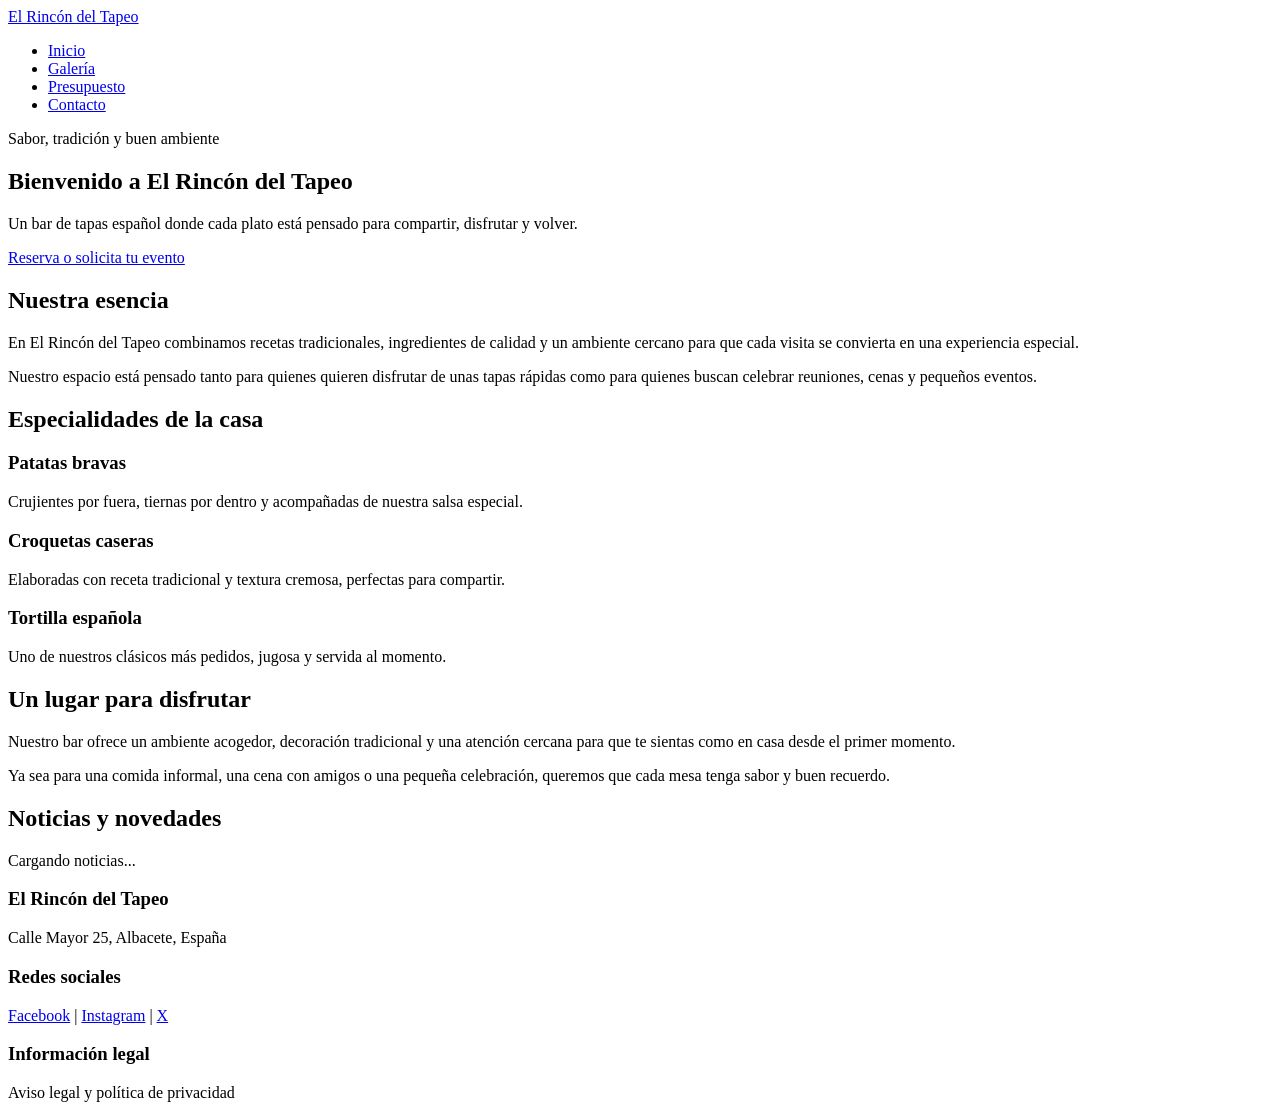
==== index.html @ 2b77d068 "inicio del proyecto empresa el rincon de la tapa, bar de tapas español" ====
<!DOCTYPE html>
<html lang="es">
<head>
  <meta charset="UTF-8">
  <meta name="viewport" content="width=device-width, initial-scale=1.0">
  <title>El Rincón del Tapeo | Inicio</title>
  <meta name="description" content="Bar de tapas español con ambiente acogedor, cocina tradicional y especialidades para compartir.">
  <link rel="stylesheet" href="css/style.css">
  <script defer src="js/main.js"></script>
  <script defer src="js/noticias.js"></script>
</head>
<body>

  <!-- Cabecera principal -->
  <header class="header">
    <div class="contenedor barra-superior">
      <div class="logo">
        <a href="index.html">El Rincón del Tapeo</a>
      </div>

      <nav class="navegacion">
        <ul>
          <li><a href="index.html">Inicio</a></li>
          <li><a href="galeria.html">Galería</a></li>
          <li><a href="presupuesto.html">Presupuesto</a></li>
          <li><a href="contacto.html">Contacto</a></li>
        </ul>
      </nav>
    </div>
  </header>

  <main>

    <!-- Hero principal -->
    <section class="hero">
      <div class="contenedor hero-contenido">
        <p class="subtitulo">Sabor, tradición y buen ambiente</p>
        <h1>Bienvenido a El Rincón del Tapeo</h1>
        <p>
          Un bar de tapas español donde cada plato está pensado para compartir,
          disfrutar y volver.
        </p>
        <a href="presupuesto.html" class="boton">Reserva o solicita tu evento</a>
      </div>
    </section>

    <!-- Sección 1: presentación -->
    <section class="seccion">
      <div class="contenedor">
        <h2>Nuestra esencia</h2>
        <p>
          En El Rincón del Tapeo combinamos recetas tradicionales, ingredientes de calidad
          y un ambiente cercano para que cada visita se convierta en una experiencia especial.
        </p>
        <p>
          Nuestro espacio está pensado tanto para quienes quieren disfrutar de unas tapas rápidas
          como para quienes buscan celebrar reuniones, cenas y pequeños eventos.
        </p>
      </div>
    </section>

    <!-- Sección 2: especialidades -->
    <section class="seccion fondo-suave">
      <div class="contenedor">
        <h2>Especialidades de la casa</h2>

        <div class="tarjetas">
          <article class="tarjeta">
            <h3>Patatas bravas</h3>
            <p>
              Crujientes por fuera, tiernas por dentro y acompañadas de nuestra salsa especial.
            </p>
          </article>

          <article class="tarjeta">
            <h3>Croquetas caseras</h3>
            <p>
              Elaboradas con receta tradicional y textura cremosa, perfectas para compartir.
            </p>
          </article>

          <article class="tarjeta">
            <h3>Tortilla española</h3>
            <p>
              Uno de nuestros clásicos más pedidos, jugosa y servida al momento.
            </p>
          </article>
        </div>
      </div>
    </section>

    <!-- Sección 3: ambiente -->
    <section class="seccion">
      <div class="contenedor">
        <h2>Un lugar para disfrutar</h2>
        <p>
          Nuestro bar ofrece un ambiente acogedor, decoración tradicional y una atención cercana
          para que te sientas como en casa desde el primer momento.
        </p>
        <p>
          Ya sea para una comida informal, una cena con amigos o una pequeña celebración,
          queremos que cada mesa tenga sabor y buen recuerdo.
        </p>
      </div>
    </section>

    <!-- Sección 4: noticias cargadas por AJAX -->
    <section class="seccion fondo-suave">
      <div class="contenedor">
        <h2>Noticias y novedades</h2>
        <div id="contenedor-noticias" class="contenedor-noticias">
          <p>Cargando noticias...</p>
        </div>
      </div>
    </section>

  </main>

  <!-- Pie de página -->
  <footer class="footer">
    <div class="contenedor footer-contenido">
      <div>
        <h3>El Rincón del Tapeo</h3>
        <p>Calle Mayor 25, Albacete, España</p>
      </div>

      <div>
        <h3>Redes sociales</h3>
        <p>
          <a href="#">Facebook</a> |
          <a href="#">Instagram</a> |
          <a href="#">X</a>
        </p>
      </div>

      <div>
        <h3>Información legal</h3>
        <p>Aviso legal y política de privacidad</p>
      </div>
    </div>
  </footer>

</body>
</html>
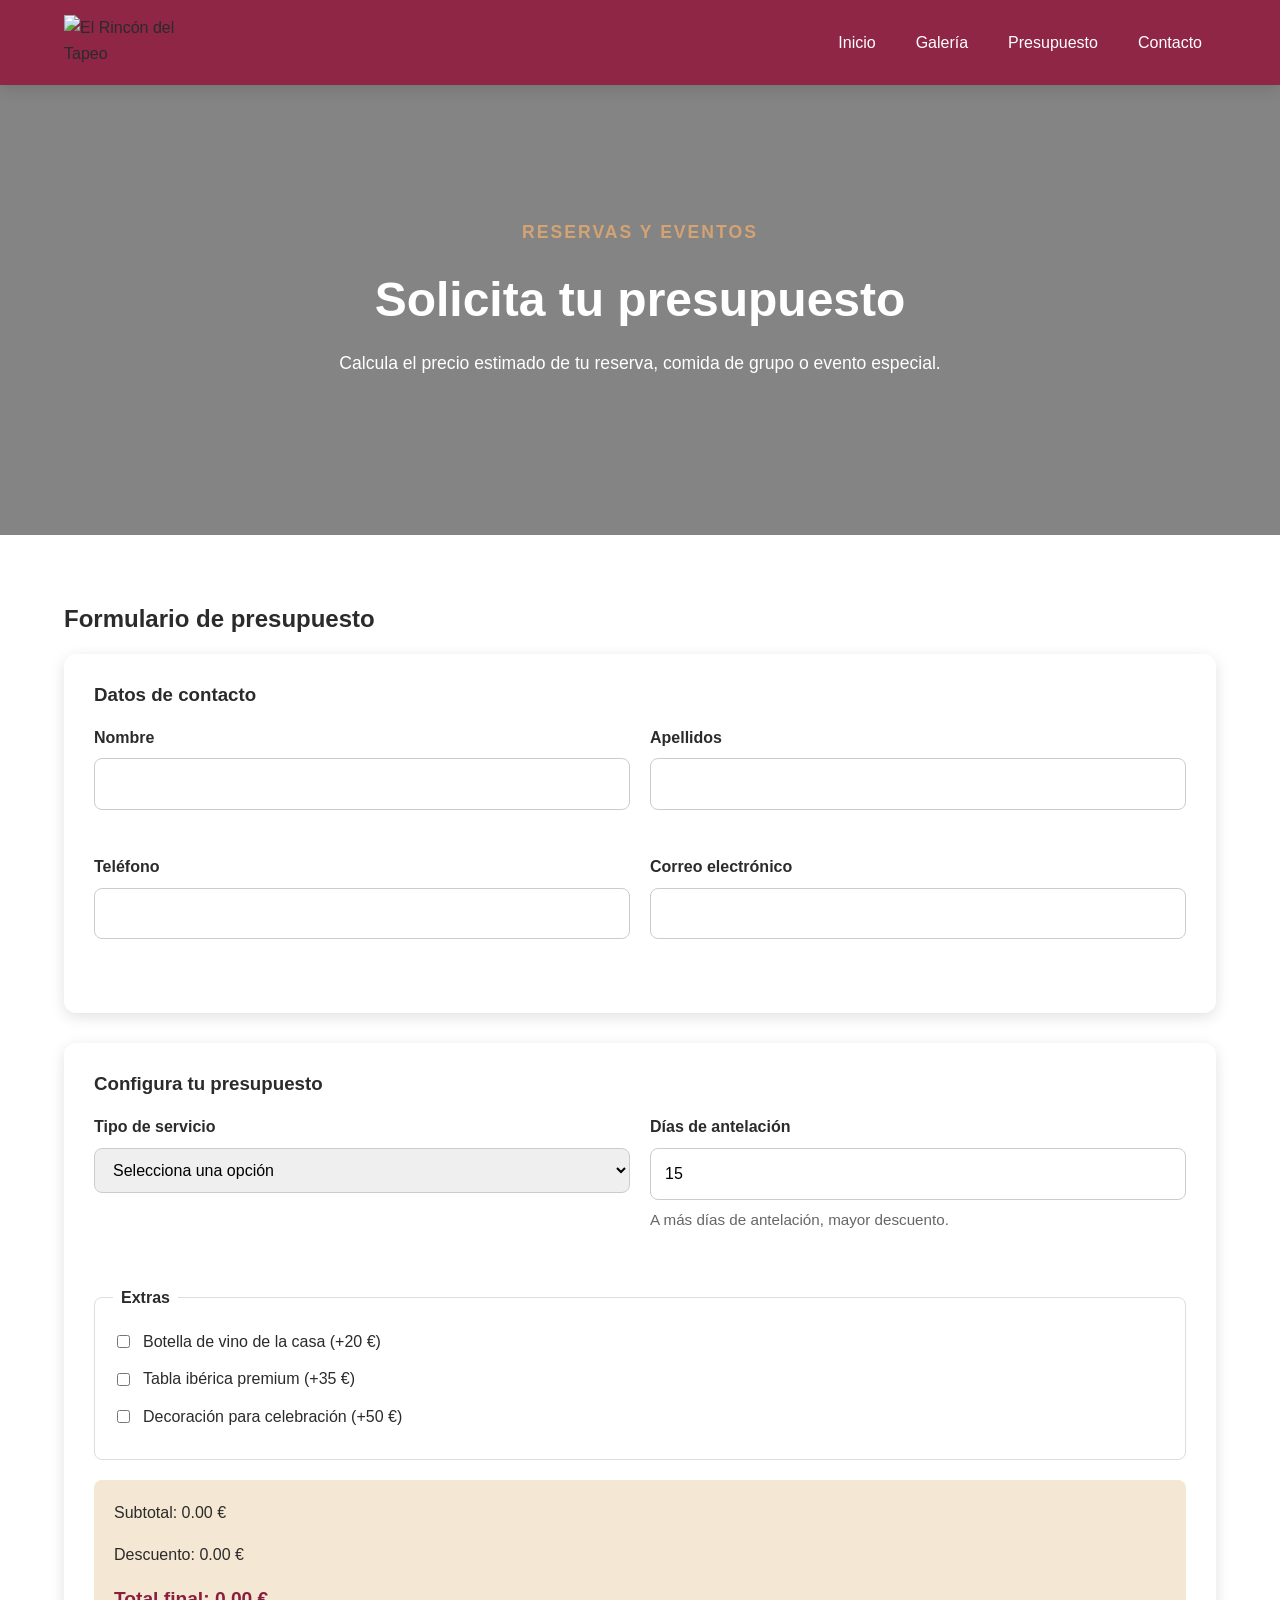
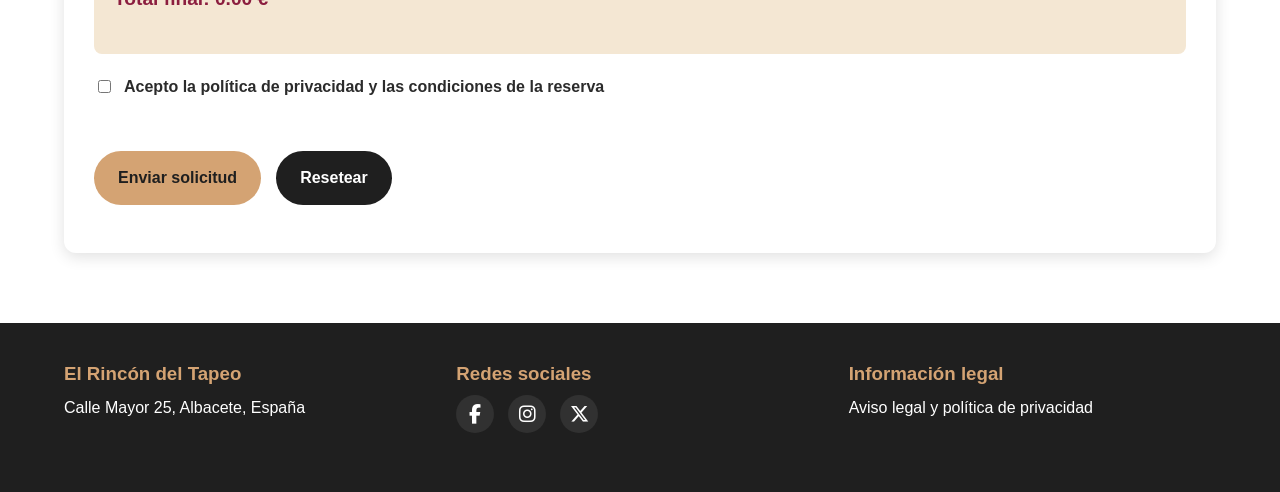
==== commit ab201a18: "logo en la parte superior Updated the index.html file to include a new budget request section with a" ====
--- a/index.html
+++ b/index.html
@@ -1,26 +1,45 @@
 <!DOCTYPE html>
 <html lang="es">
 <head>
+  <!-- Configuración básica del documento -->
   <meta charset="UTF-8">
   <meta name="viewport" content="width=device-width, initial-scale=1.0">
-  <title>El Rincón del Tapeo | Inicio</title>
-  <meta name="description" content="Bar de tapas español con ambiente acogedor, cocina tradicional y especialidades para compartir.">
-  <link rel="stylesheet" href="css/style.css">
-  <script defer src="js/main.js"></script>
-  <script defer src="js/noticias.js"></script>
+
+  <!-- Título de la página -->
+  <title>El Rincón del Tapeo | Presupuesto</title>
+
+  <!-- Descripción para buscadores -->
+  <meta name="description" content="Solicita un presupuesto para reservas, menús y eventos en El Rincón del Tapeo.">
+
+  <!-- Hoja de estilos principal -->
+  <link rel="stylesheet" href="../css/style.css">
+
+  <!-- Librería de iconos para redes sociales -->
+  <link rel="stylesheet" href="https://cdnjs.cloudflare.com/ajax/libs/font-awesome/6.5.2/css/all.min.css">
+
+  <!-- JavaScript general del sitio -->
+  <script defer src="../js/main.js"></script>
+
+  <!-- JavaScript específico para validación y cálculo del presupuesto -->
+  <script defer src="../js/presupuesto.js"></script>
 </head>
 <body>
 
   <!-- Cabecera principal -->
   <header class="header">
     <div class="contenedor barra-superior">
+
+      <!-- Logotipo o nombre del sitio -->
       <div class="logo">
-        <a href="index.html">El Rincón del Tapeo</a>
-      </div>
-
-      <nav class="navegacion">
+        <a href="../index.html" aria-label="Ir al inicio">
+          <img src="../images/logo.png" alt="El Rincón del Tapeo">
+        </a>
+      </div>
+
+      <!-- Navegación principal -->
+      <nav class="navegacion" aria-label="Principal">
         <ul>
-          <li><a href="index.html">Inicio</a></li>
+          <li><a href="../index.html">Inicio</a></li>
           <li><a href="galeria.html">Galería</a></li>
           <li><a href="presupuesto.html">Presupuesto</a></li>
           <li><a href="contacto.html">Contacto</a></li>
@@ -29,110 +48,164 @@
     </div>
   </header>
 
+  <!-- Contenido principal -->
   <main>
 
-    <!-- Hero principal -->
-    <section class="hero">
+    <!-- Sección superior de presentación -->
+    <section class="hero hero-secundario">
       <div class="contenedor hero-contenido">
-        <p class="subtitulo">Sabor, tradición y buen ambiente</p>
-        <h1>Bienvenido a El Rincón del Tapeo</h1>
-        <p>
-          Un bar de tapas español donde cada plato está pensado para compartir,
-          disfrutar y volver.
-        </p>
-        <a href="presupuesto.html" class="boton">Reserva o solicita tu evento</a>
+        <p class="subtitulo">Reservas y eventos</p>
+        <h1>Solicita tu presupuesto</h1>
+        <p>Calcula el precio estimado de tu reserva, comida de grupo o evento especial.</p>
       </div>
     </section>
 
-    <!-- Sección 1: presentación -->
+    <!-- Sección que contiene el formulario -->
     <section class="seccion">
       <div class="contenedor">
-        <h2>Nuestra esencia</h2>
-        <p>
-          En El Rincón del Tapeo combinamos recetas tradicionales, ingredientes de calidad
-          y un ambiente cercano para que cada visita se convierta en una experiencia especial.
-        </p>
-        <p>
-          Nuestro espacio está pensado tanto para quienes quieren disfrutar de unas tapas rápidas
-          como para quienes buscan celebrar reuniones, cenas y pequeños eventos.
-        </p>
+        <h2>Formulario de presupuesto</h2>
+
+        <!-- Formulario principal -->
+        <form id="formulario-presupuesto" class="formulario-presupuesto" novalidate>
+
+          <!-- Bloque de datos personales -->
+          <div class="bloque-formulario">
+            <h3>Datos de contacto</h3>
+
+            <!-- Primera fila del formulario -->
+            <div class="fila-formulario">
+
+              <!-- Campo nombre -->
+              <div class="campo-formulario">
+                <label for="nombre">Nombre</label>
+                <input type="text" id="nombre" name="nombre" maxlength="15" required>
+                <p class="mensaje-error" id="error-nombre"></p>
+              </div>
+
+              <!-- Campo apellidos -->
+              <div class="campo-formulario">
+                <label for="apellidos">Apellidos</label>
+                <input type="text" id="apellidos" name="apellidos" maxlength="40" required>
+                <p class="mensaje-error" id="error-apellidos"></p>
+              </div>
+            </div>
+
+            <!-- Segunda fila del formulario -->
+            <div class="fila-formulario">
+
+              <!-- Campo teléfono -->
+              <div class="campo-formulario">
+                <label for="telefono">Teléfono</label>
+                <input type="tel" id="telefono" name="telefono" maxlength="9" required>
+                <p class="mensaje-error" id="error-telefono"></p>
+              </div>
+
+              <!-- Campo correo electrónico -->
+              <div class="campo-formulario">
+                <label for="email">Correo electrónico</label>
+                <input type="email" id="email" name="email" required>
+                <p class="mensaje-error" id="error-email"></p>
+              </div>
+            </div>
+          </div>
+
+          <!-- Bloque de configuración del presupuesto -->
+          <div class="bloque-formulario">
+            <h3>Configura tu presupuesto</h3>
+
+            <!-- Fila con tipo de servicio y plazo -->
+            <div class="fila-formulario">
+
+              <!-- Selector de producto o servicio -->
+              <div class="campo-formulario">
+                <label for="producto">Tipo de servicio</label>
+                <select id="producto" name="producto" required>
+                  <option value="">Selecciona una opción</option>
+                  <option value="30">Reserva para 2 personas - 30 €</option>
+                  <option value="120">Menú grupo - 120 €</option>
+                  <option value="300">Evento privado - 300 €</option>
+                </select>
+              </div>
+
+              <!-- Campo plazo de antelación -->
+              <div class="campo-formulario">
+                <label for="plazo">Días de antelación</label>
+                <input type="number" id="plazo" name="plazo" min="1" max="90" value="15" required>
+                <p class="texto-ayuda">A más días de antelación, mayor descuento.</p>
+              </div>
+            </div>
+
+            <!-- Grupo de extras opcionales -->
+            <fieldset class="grupo-extras">
+              <legend>Extras</legend>
+
+              <label class="linea-checkbox">
+                <input type="checkbox" class="extra" value="20">
+                Botella de vino de la casa (+20 €)
+              </label>
+
+              <label class="linea-checkbox">
+                <input type="checkbox" class="extra" value="35">
+                Tabla ibérica premium (+35 €)
+              </label>
+
+              <label class="linea-checkbox">
+                <input type="checkbox" class="extra" value="50">
+                Decoración para celebración (+50 €)
+              </label>
+            </fieldset>
+
+            <!-- Resumen del presupuesto calculado -->
+            <div class="resumen-presupuesto">
+              <p>Subtotal: <span id="subtotal">0.00 €</span></p>
+              <p>Descuento: <span id="descuento">0.00 €</span></p>
+              <p class="total-presupuesto">Total final: <span id="total">0.00 €</span></p>
+            </div>
+
+            <!-- Aceptación de condiciones -->
+            <div class="campo-formulario">
+              <label class="linea-checkbox">
+                <input type="checkbox" id="condiciones" required>
+                Acepto la política de privacidad y las condiciones de la reserva
+              </label>
+              <p class="mensaje-error" id="error-condiciones"></p>
+            </div>
+
+            <!-- Botones de acción del formulario -->
+            <div class="acciones-formulario">
+              <button type="submit" class="boton">Enviar solicitud</button>
+              <button type="reset" class="boton boton-secundario">Resetear</button>
+            </div>
+
+            <!-- Mensaje final del formulario -->
+            <p id="mensaje-formulario" class="mensaje-formulario"></p>
+          </div>
+        </form>
       </div>
     </section>
-
-    <!-- Sección 2: especialidades -->
-    <section class="seccion fondo-suave">
-      <div class="contenedor">
-        <h2>Especialidades de la casa</h2>
-
-        <div class="tarjetas">
-          <article class="tarjeta">
-            <h3>Patatas bravas</h3>
-            <p>
-              Crujientes por fuera, tiernas por dentro y acompañadas de nuestra salsa especial.
-            </p>
-          </article>
-
-          <article class="tarjeta">
-            <h3>Croquetas caseras</h3>
-            <p>
-              Elaboradas con receta tradicional y textura cremosa, perfectas para compartir.
-            </p>
-          </article>
-
-          <article class="tarjeta">
-            <h3>Tortilla española</h3>
-            <p>
-              Uno de nuestros clásicos más pedidos, jugosa y servida al momento.
-            </p>
-          </article>
-        </div>
-      </div>
-    </section>
-
-    <!-- Sección 3: ambiente -->
-    <section class="seccion">
-      <div class="contenedor">
-        <h2>Un lugar para disfrutar</h2>
-        <p>
-          Nuestro bar ofrece un ambiente acogedor, decoración tradicional y una atención cercana
-          para que te sientas como en casa desde el primer momento.
-        </p>
-        <p>
-          Ya sea para una comida informal, una cena con amigos o una pequeña celebración,
-          queremos que cada mesa tenga sabor y buen recuerdo.
-        </p>
-      </div>
-    </section>
-
-    <!-- Sección 4: noticias cargadas por AJAX -->
-    <section class="seccion fondo-suave">
-      <div class="contenedor">
-        <h2>Noticias y novedades</h2>
-        <div id="contenedor-noticias" class="contenedor-noticias">
-          <p>Cargando noticias...</p>
-        </div>
-      </div>
-    </section>
-
   </main>
 
   <!-- Pie de página -->
   <footer class="footer">
     <div class="contenedor footer-contenido">
+
+      <!-- Información del local -->
       <div>
         <h3>El Rincón del Tapeo</h3>
         <p>Calle Mayor 25, Albacete, España</p>
       </div>
 
+      <!-- Redes sociales -->
       <div>
         <h3>Redes sociales</h3>
-        <p>
-          <a href="#">Facebook</a> |
-          <a href="#">Instagram</a> |
-          <a href="#">X</a>
+        <p class="redes">
+          <a href="#" aria-label="Facebook"><i class="fa-brands fa-facebook-f"></i></a>
+          <a href="#" aria-label="Instagram"><i class="fa-brands fa-instagram"></i></a>
+          <a href="#" aria-label="X"><i class="fa-brands fa-x-twitter"></i></a>
         </p>
       </div>
 
+      <!-- Información legal -->
       <div>
         <h3>Información legal</h3>
         <p>Aviso legal y política de privacidad</p>
--- a/css/style.css
+++ b/css/style.css
@@ -0,0 +1,727 @@
+/* VARIABLES GLOBALES
+Aquí se definen los colores, tamaños y valores reutilizables */
+:root {
+  --color-principal: #8b1e3f;
+  --color-secundario: #f4e7d3;
+  --color-acento: #d4a373;
+  --color-texto: #2b2b2b;
+  --color-blanco: #ffffff;
+  --color-oscuro: #1f1f1f;
+  --sombra: 0 4px 15px rgba(0, 0, 0, 0.12);
+  --radio: 12px;
+  --ancho-maximo: 1200px;
+}
+
+/* Hace que padding y border no aumenten el tamaño final del elemento */
+* {
+  box-sizing: border-box;
+}
+
+/* Activa desplazamiento suave al navegar por la página */
+html {
+  scroll-behavior: smooth;
+}
+
+/* Estilos generales del cuerpo del documento */
+body {
+  margin: 0;
+  font-family: Arial, Tahoma, Verdana, sans-serif;
+  color: var(--color-texto);
+  background-color: var(--color-blanco);
+  line-height: 1.6;
+}
+
+/* Las imágenes nunca desbordan su contenedor */
+img {
+  max-width: 100%;
+  display: block;
+}
+
+/* Los enlaces heredan color y no muestran subrayado */
+a {
+  text-decoration: none;
+  color: inherit;
+}
+
+/* Elimina estilos por defecto de las listas */
+ul {
+  margin: 0;
+  padding: 0;
+  list-style: none;
+}
+
+/* Hace que formularios y botones usen la misma fuente del sitio */
+button,
+input,
+select,
+textarea {
+  font: inherit;
+}
+
+/* Contenedor general para centrar y limitar el ancho del contenido */
+.contenedor {
+  width: 90%;
+  max-width: var(--ancho-maximo);
+  margin: 0 auto;
+}
+
+/* Espaciado vertical estándar de cada sección */
+.seccion {
+  padding: 70px 0;
+}
+
+/* Fondo suave para alternar secciones */
+.fondo-suave {
+  background-color: var(--color-secundario);
+}
+
+/* Ajustes generales de títulos */
+h1,
+h2,
+h3 {
+  margin-top: 0;
+  line-height: 1.2;
+}
+
+/* Elimina margen superior por defecto en párrafos */
+p {
+  margin-top: 0;
+}
+
+/* header y navegación*/
+
+/* Cabecera fija en la parte superior (sticky para que acompañe al scroll) */
+.header {
+  position: sticky;
+  top: 0;
+  z-index: 1000;
+  background-color: rgba(139, 30, 63, 0.96);
+  box-shadow: var(--sombra);
+}
+
+/* Barra superior que alinea logo y navegación horizontalmente */
+.barra-superior {
+  display: flex;
+  justify-content: space-between;
+  align-items: center;
+  padding: 15px 0;
+  gap: 30px;
+}
+
+/* Logo con estilo optimizado */
+.logo {
+  flex-shrink: 0;
+}
+
+.logo a {
+  display: flex;
+  align-items: center;
+}
+
+.logo img {
+  height: 55px;
+  width: auto;
+  max-width: 150px;
+  object-fit: contain;
+  display: block;
+  transition: transform 0.3s ease;
+}
+
+.logo img:hover {
+  transform: scale(1.02);
+}
+
+/* Estilo del nombre o logo del bar (texto alternativo) */
+.logo a span {
+  color: var(--color-blanco);
+  font-size: 1.5rem;
+  font-weight: bold;
+}
+
+/* Coloca los enlaces del menú en línea */
+.navegacion ul {
+  display: flex;
+  gap: 12px;
+  flex-wrap: wrap;
+}
+
+/* Apariencia base de los enlaces del menú */
+.navegacion a {
+  color: var(--color-blanco);
+  padding: 10px 14px;
+  border-radius: 8px;
+  transition: background-color 0.3s ease, color 0.3s ease;
+}
+
+/* Efecto hover y página activa */
+.navegacion a:hover,
+.navegacion a.activa {
+  background-color: var(--color-acento);
+  color: var(--color-oscuro);
+}
+
+/* hero principal */
+
+/* Sección destacada principal con imagen de fondo */
+.hero {
+  min-height: 80vh;
+  display: flex;
+  align-items: center;
+  background:
+    linear-gradient(rgba(31, 31, 31, 0.55), rgba(31, 31, 31, 0.55)),
+    url("https://images.unsplash.com/photo-1414235077428-338989a2e8c0?auto=format&fit=crop&w=1600&q=80")
+    center/cover no-repeat;
+  color: var(--color-blanco);
+  text-align: center;
+}
+
+/* Versión reducida del hero para páginas internas */
+.hero-secundario {
+  min-height: 50vh;
+}
+
+/* Limita el ancho del contenido textual del hero */
+.hero-contenido {
+  max-width: 800px;
+}
+
+/* Texto pequeño decorativo encima del título principal */
+.subtitulo {
+  text-transform: uppercase;
+  letter-spacing: 2px;
+  font-weight: bold;
+  margin-bottom: 15px;
+  color: var(--color-acento);
+}
+
+/* Título principal del hero */
+.hero h1 {
+  font-size: 3rem;
+  margin-bottom: 20px;
+}
+
+/* Texto descriptivo del hero */
+.hero p {
+  font-size: 1.1rem;
+  margin-bottom: 25px;
+}
+
+/* Botones principales del sitio */
+.boton {
+  display: inline-block;
+  background-color: var(--color-acento);
+  color: var(--color-oscuro);
+  padding: 14px 24px;
+  border-radius: 30px;
+  font-weight: bold;
+  border: none;
+  cursor: pointer;
+  transition: transform 0.3s ease, background-color 0.3s ease;
+}
+
+/* Efecto hover del botón */
+.boton:hover {
+  background-color: #c58d5d;
+  transform: translateY(-2px);
+}
+
+/* Variante secundaria del botón */
+.boton-secundario {
+  background-color: var(--color-oscuro);
+  color: var(--color-blanco);
+}
+
+/* Hover del botón secundario */
+.boton-secundario:hover {
+  background-color: #3b3b3b;
+}
+
+/* Estados de foco para accesibilidad */
+.boton:focus,
+.boton-filtro:focus,
+.tarjeta-galeria:focus,
+.cerrar-modal:focus {
+  outline: 3px solid rgba(212, 163, 115, 0.45);
+  outline-offset: 2px;
+}
+
+/* tarjetas de inicio */
+
+/* Rejilla de tarjetas informativas */
+.tarjetas {
+  display: grid;
+  grid-template-columns: repeat(3, 1fr);
+  gap: 25px;
+  margin-top: 30px;
+}
+
+/* Estilo individual de cada tarjeta */
+.tarjeta {
+  background-color: var(--color-blanco);
+  padding: 25px;
+  border-radius: var(--radio);
+  box-shadow: var(--sombra);
+}
+
+/* Título de las tarjetas */
+.tarjeta h3 {
+  color: var(--color-principal);
+  margin-bottom: 12px;
+}
+
+/* noticias*/
+
+/* Rejilla que contiene las noticias cargadas con JavaScript */
+.contenedor-noticias {
+  display: grid;
+  grid-template-columns: repeat(3, 1fr);
+  gap: 25px;
+  margin-top: 30px;
+}
+
+/* Tarjeta individual de noticia */
+.noticia {
+  background-color: var(--color-blanco);
+  border-radius: var(--radio);
+  box-shadow: var(--sombra);
+  padding: 25px;
+}
+
+/* Título de la noticia */
+.noticia h3 {
+  color: var(--color-principal);
+  margin-bottom: 10px;
+}
+
+/* Fecha de la noticia */
+.noticia .fecha {
+  font-size: 0.9rem;
+  color: #666666;
+  margin-bottom: 12px;
+}
+
+/* galeria */
+
+/* Contenedor de botones filtro */
+.filtros-galeria {
+  display: flex;
+  gap: 12px;
+  flex-wrap: wrap;
+  margin: 25px 0 35px;
+}
+
+/* Botones para filtrar la galería */
+.boton-filtro {
+  border: none;
+  background-color: var(--color-principal);
+  color: var(--color-blanco);
+  padding: 12px 18px;
+  border-radius: 30px;
+  cursor: pointer;
+  transition: background-color 0.3s ease, transform 0.3s ease;
+}
+
+/* Hover y estado activo del filtro */
+.boton-filtro:hover,
+.boton-filtro.activo {
+  background-color: var(--color-acento);
+  color: var(--color-oscuro);
+  transform: translateY(-2px);
+}
+
+/* Rejilla de imágenes de la galería */
+.grid-galeria {
+  display: grid;
+  grid-template-columns: repeat(3, 1fr);
+  gap: 25px;
+}
+
+/* Tarjeta contenedora de cada elemento */
+.item-galeria {
+  background-color: var(--color-blanco);
+  border-radius: var(--radio);
+  overflow: hidden;
+  box-shadow: var(--sombra);
+}
+
+/* Botón que actúa como tarjeta clicable */
+.tarjeta-galeria {
+  width: 100%;
+  border: none;
+  background: none;
+  padding: 0;
+  cursor: pointer;
+  text-align: left;
+}
+
+/* Imagen de la tarjeta */
+.tarjeta-galeria img {
+  width: 100%;
+  height: 250px;
+  object-fit: cover;
+}
+
+/* Zona de texto de la tarjeta */
+.info-galeria {
+  padding: 20px;
+}
+
+/* Título de cada elemento de galería */
+.info-galeria h3 {
+  color: var(--color-principal);
+  margin-bottom: 10px;
+}
+
+/* modal */
+
+/* Fondo oscuro del modal */
+.modal {
+  position: fixed;
+  top: 0;
+  left: 0;
+  width: 100%;
+  height: 100%;
+  background-color: rgba(31, 31, 31, 0.85);
+  display: none;
+  justify-content: center;
+  align-items: center;
+  padding: 20px;
+  z-index: 2000;
+}
+
+/* Muestra el modal cuando se activa */
+.modal.mostrar {
+  display: flex;
+}
+
+/* Caja blanca del modal */
+.modal-contenido {
+  background-color: var(--color-blanco);
+  width: 100%;
+  max-width: 700px;
+  border-radius: var(--radio);
+  padding: 20px;
+  position: relative;
+  box-shadow: var(--sombra);
+}
+
+/* Imagen ampliada del modal */
+.modal-contenido img {
+  width: 100%;
+  max-height: 400px;
+  object-fit: cover;
+  border-radius: 10px;
+  margin-bottom: 20px;
+}
+
+/* Botón para cerrar el modal */
+.cerrar-modal {
+  position: absolute;
+  top: 10px;
+  right: 12px;
+  border: none;
+  background-color: var(--color-principal);
+  color: var(--color-blanco);
+  width: 40px;
+  height: 40px;
+  border-radius: 50%;
+  font-size: 1.4rem;
+  cursor: pointer;
+}
+
+/* PRESUPUESTO */
+
+/* Distribución general del formulario */
+.formulario-presupuesto {
+  display: grid;
+  gap: 30px;
+}
+
+/* Bloques internos del formulario */
+.bloque-formulario {
+  background-color: var(--color-blanco);
+  padding: 30px;
+  border-radius: var(--radio);
+  box-shadow: var(--sombra);
+}
+
+/* Fila de dos columnas para agrupar campos */
+.fila-formulario {
+  display: grid;
+  grid-template-columns: repeat(2, 1fr);
+  gap: 20px;
+}
+
+/* Contenedor de cada campo */
+.campo-formulario {
+  display: flex;
+  flex-direction: column;
+  margin-bottom: 18px;
+}
+
+/* Etiquetas de formulario */
+.campo-formulario label {
+  font-weight: bold;
+  margin-bottom: 8px;
+}
+
+/* Campos de entrada y select */
+.campo-formulario input,
+.campo-formulario select {
+  padding: 12px 14px;
+  border: 1px solid #cccccc;
+  border-radius: 8px;
+  font-size: 1rem;
+}
+
+/* Estado focus de campos */
+.campo-formulario input:focus,
+.campo-formulario select:focus {
+  outline: 2px solid rgba(139, 30, 63, 0.2);
+  border-color: var(--color-principal);
+}
+
+/* Mensajes de error bajo los campos */
+.mensaje-error {
+  color: #b00020;
+  font-size: 0.9rem;
+  min-height: 20px;
+  margin: 6px 0 0;
+}
+
+/* Texto auxiliar del formulario */
+.texto-ayuda {
+  color: #666666;
+  font-size: 0.95rem;
+  margin-top: 8px;
+}
+
+/* Caja que agrupa los extras */
+.grupo-extras {
+  border: 1px solid #dddddd;
+  border-radius: 8px;
+  padding: 18px;
+  margin: 20px 0;
+}
+
+/* Título del grupo de extras */
+.grupo-extras legend {
+  font-weight: bold;
+  padding: 0 8px;
+}
+
+/* Línea para checkboxes */
+.linea-checkbox {
+  display: flex;
+  align-items: center;
+  gap: 10px;
+  margin-bottom: 12px;
+  cursor: pointer;
+}
+
+/* Caja resumen del total calculado */
+.resumen-presupuesto {
+  background-color: var(--color-secundario);
+  border-radius: 8px;
+  padding: 20px;
+  margin: 20px 0;
+}
+
+/* Estilo del total final */
+.total-presupuesto {
+  font-size: 1.2rem;
+  font-weight: bold;
+  color: var(--color-principal);
+}
+
+/* Botones del formulario */
+.acciones-formulario {
+  display: flex;
+  gap: 15px;
+  flex-wrap: wrap;
+}
+
+/* Mensaje general del formulario */
+.mensaje-formulario {
+  margin-top: 18px;
+  font-weight: bold;
+}
+
+/* Mensaje de éxito */
+.mensaje-exito {
+  color: #117a37;
+}
+
+/* Mensaje general de error */
+.mensaje-error-general {
+  color: #b00020;
+}
+
+/* CONTACTO Y MAPA*/
+
+/* Distribución en dos columnas de la página de contacto */
+.contacto-grid {
+  display: grid;
+  grid-template-columns: 1fr 1.2fr;
+  gap: 30px;
+  align-items: stretch;
+}
+
+/* Bloque de información del contacto */
+.bloque-contacto {
+  background-color: var(--color-blanco);
+  padding: 30px;
+  border-radius: var(--radio);
+  box-shadow: var(--sombra);
+}
+
+/* Contenedor exterior del mapa */
+.mapa-contenedor {
+  border-radius: var(--radio);
+  overflow: hidden;
+  box-shadow: var(--sombra);
+  min-height: 500px;
+  background-color: #f0f0f0;
+}
+
+/* Elemento donde se dibuja el mapa */
+#mapa {
+  width: 100%;
+  height: 100%;
+  min-height: 500px;
+}
+
+/* Estilo para el botón de ruta */
+.btn-ruta {
+  margin-top: 20px;
+  width: 100%;
+  text-align: center;
+}
+
+.btn-ruta button {
+  width: 100%;
+  max-width: 300px;
+}
+
+/* Estado de la ruta */
+#estado-ruta {
+  margin-top: 15px;
+  font-size: 0.9rem;
+  color: #666;
+  text-align: center;
+}
+
+/* Ajuste del panel de rutas de Leaflet */
+.leaflet-routing-container {
+  max-width: 320px;
+  font-size: 0.95rem;
+}
+
+/* footer */
+/* Pie de página general */
+.footer {
+  background-color: var(--color-oscuro);
+  color: var(--color-blanco);
+  padding: 40px 0;
+}
+
+/* Rejilla interna del footer */
+.footer-contenido {
+  display: grid;
+  grid-template-columns: repeat(3, 1fr);
+  gap: 25px;
+}
+
+/* Títulos del footer */
+.footer h3 {
+  color: var(--color-acento);
+  margin-bottom: 10px;
+}
+
+/* Hover de enlaces del footer */
+.footer a:hover {
+  color: var(--color-acento);
+}
+
+/* Grupo de iconos de redes sociales */
+.redes {
+  display: flex;
+  gap: 14px;
+  align-items: center;
+  font-size: 1.2rem;
+}
+
+/* Estilo visual de cada icono social */
+.redes a {
+  display: inline-flex;
+  width: 38px;
+  height: 38px;
+  border-radius: 50%;
+  align-items: center;
+  justify-content: center;
+  background-color: rgba(255, 255, 255, 0.08);
+  color: var(--color-blanco);
+  transition: transform 0.3s ease, background-color 0.3s ease;
+}
+
+/* Hover de iconos sociales */
+.redes a:hover {
+  background-color: var(--color-acento);
+  color: var(--color-oscuro);
+  transform: translateY(-2px);
+}
+
+/* DISEÑO EXTRA */
+
+/* Ajustes para pantallas medianas y pequeñas */
+@media (max-width: 900px) {
+  .tarjetas,
+  .contenedor-noticias,
+  .footer-contenido,
+  .grid-galeria,
+  .fila-formulario,
+  .contacto-grid {
+    grid-template-columns: 1fr;
+  }
+
+  /* La cabecera se apila verticalmente */
+  .barra-superior {
+    flex-direction: column;
+    justify-content: center;
+    padding: 15px 0;
+    gap: 15px;
+  }
+
+  /* Centra el menú en móvil */
+  .navegacion ul {
+    justify-content: center;
+  }
+
+  /* Ajusta el tamaño del logo en móvil */
+  .logo img {
+    height: 45px;
+    max-width: 130px;
+  }
+
+  /* Reduce el tamaño del título principal */
+  .hero h1 {
+    font-size: 2.2rem;
+  }
+
+  /* Reduce la altura mínima del mapa */
+  .mapa-contenedor,
+  #mapa {
+    min-height: 400px;
+  }
+}
+
+@media (max-width: 480px) {
+  /* Ajuste adicional para móviles muy pequeños */
+  .barra-superior {
+    gap: 10px;
+  }
+  
+  .logo img {
+    height: 40px;
+  }
+}
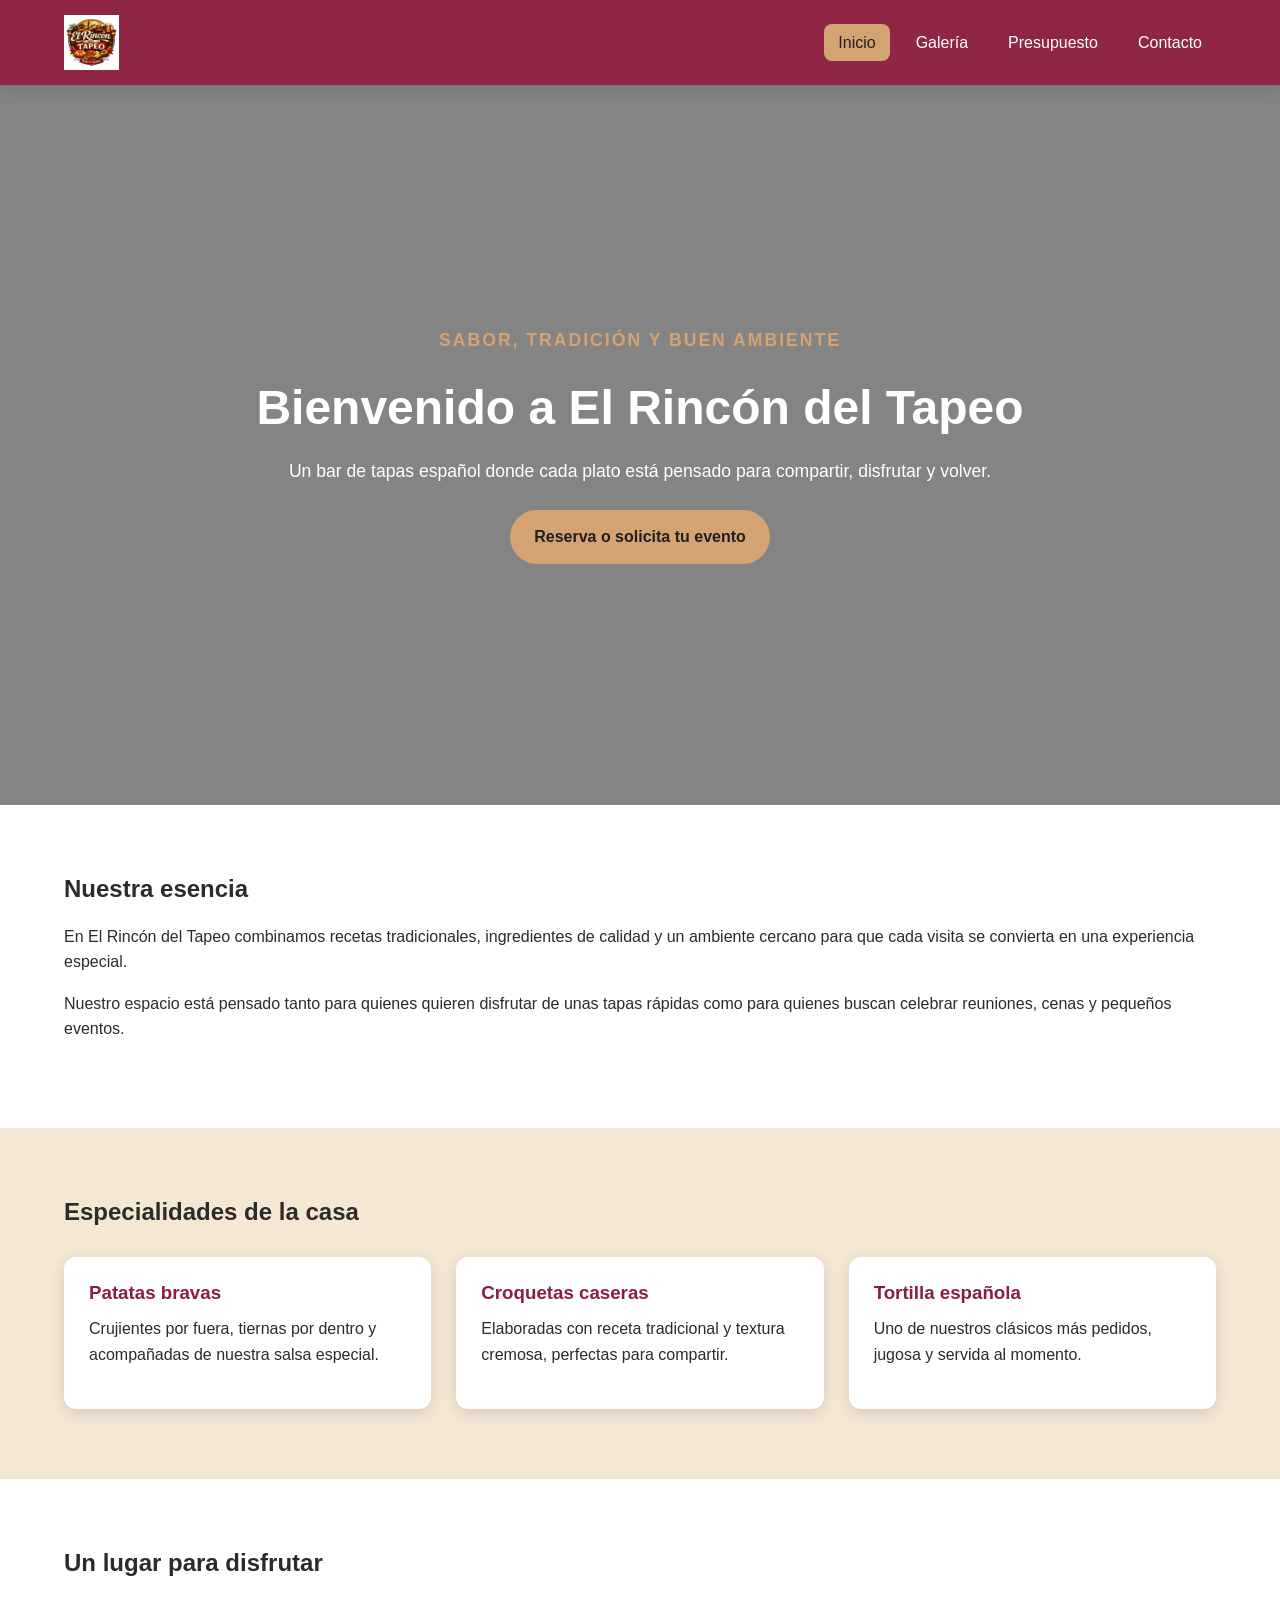
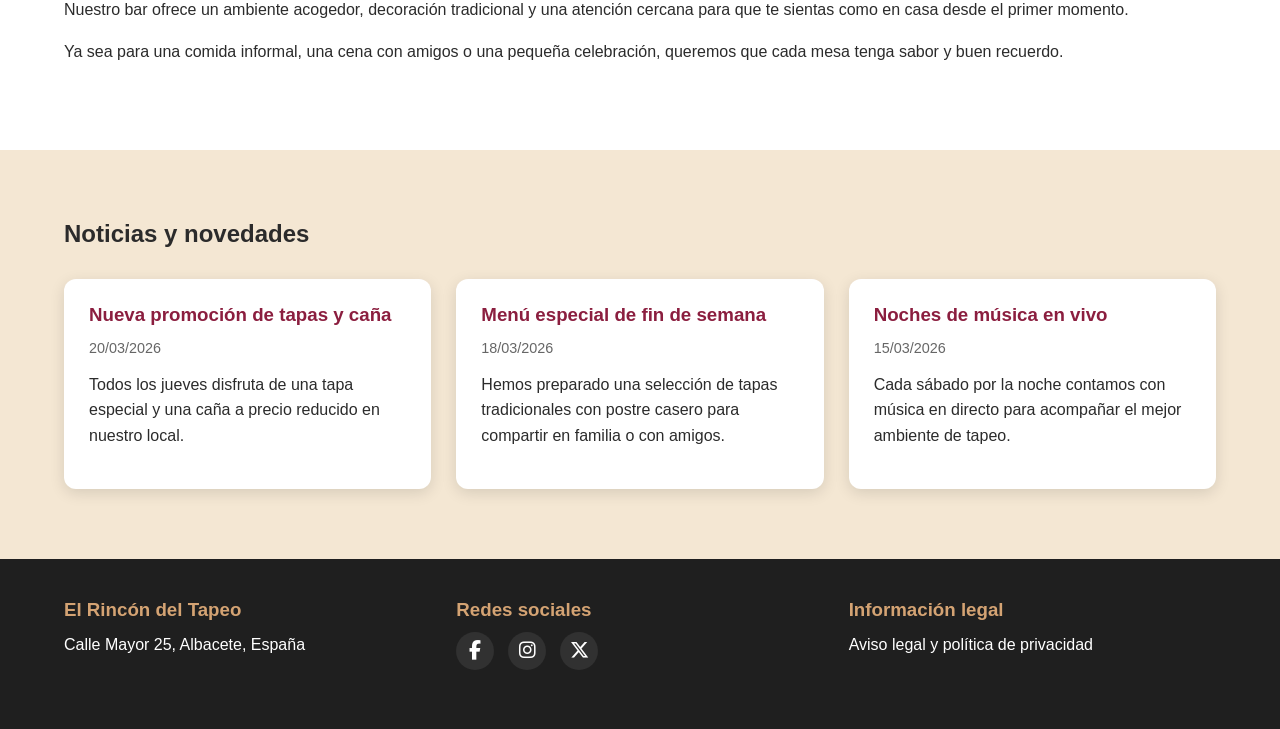
==== commit 4abea703: "agregando index principal con cambios en logo" ====
--- a/index.html
+++ b/index.html
@@ -1,3 +1,4 @@
+<!-- proyecto bar de tapas inspirado por proyecto real a futuro -->
 <!DOCTYPE html>
 <html lang="es">
 <head>
@@ -5,184 +6,136 @@
   <meta charset="UTF-8">
   <meta name="viewport" content="width=device-width, initial-scale=1.0">
 
-  <!-- Título de la página -->
-  <title>El Rincón del Tapeo | Presupuesto</title>
+  <!-- Título que aparece en la pestaña del navegador -->
+  <title>El Rincón del Tapeo | Inicio</title>
 
-  <!-- Descripción para buscadores -->
-  <meta name="description" content="Solicita un presupuesto para reservas, menús y eventos en El Rincón del Tapeo.">
+  <!-- Descripción de la página para buscadores -->
+  <meta name="description" content="Bar de tapas español con ambiente acogedor, cocina tradicional y especialidades para compartir.">
 
-  <!-- Hoja de estilos principal -->
-  <link rel="stylesheet" href="../css/style.css">
+  <!-- Hoja de estilos principal del proyecto -->
+  <link rel="stylesheet" href="css/style.css">
 
-  <!-- Librería de iconos para redes sociales -->
+  <!-- Librería de iconos Font Awesome para redes sociales -->
   <link rel="stylesheet" href="https://cdnjs.cloudflare.com/ajax/libs/font-awesome/6.5.2/css/all.min.css">
 
-  <!-- JavaScript general del sitio -->
-  <script defer src="../js/main.js"></script>
+  <!-- Archivo JavaScript general del sitio -->
+  <script defer src="js/main.js"></script>
 
-  <!-- JavaScript específico para validación y cálculo del presupuesto -->
-  <script defer src="../js/presupuesto.js"></script>
+  <!-- Archivo JavaScript encargado de cargar las noticias dinámicamente -->
+  <script defer src="js/noticias.js"></script>
 </head>
 <body>
 
-  <!-- Cabecera principal -->
+  <!-- Cabecera principal de la página -->
   <header class="header">
     <div class="contenedor barra-superior">
 
       <!-- Logotipo o nombre del sitio -->
       <div class="logo">
-        <a href="../index.html" aria-label="Ir al inicio">
-          <img src="../images/logo.png" alt="El Rincón del Tapeo">
+        <a href="index.html" aria-label="Ir al inicio">
+          <img src="images/logo.png" alt="El Rincón del Tapeo">
         </a>
       </div>
 
-      <!-- Navegación principal -->
+      <!-- Menú de navegación principal -->
       <nav class="navegacion" aria-label="Principal">
         <ul>
-          <li><a href="../index.html">Inicio</a></li>
-          <li><a href="galeria.html">Galería</a></li>
-          <li><a href="presupuesto.html">Presupuesto</a></li>
-          <li><a href="contacto.html">Contacto</a></li>
+          <li><a href="index.html">Inicio</a></li>
+          <li><a href="views/galeria.html">Galería</a></li>
+          <li><a href="views/presupuesto.html">Presupuesto</a></li>
+          <li><a href="views/contacto.html">Contacto</a></li>
         </ul>
       </nav>
     </div>
   </header>
 
-  <!-- Contenido principal -->
+  <!-- Contenido principal de la página -->
   <main>
 
-    <!-- Sección superior de presentación -->
-    <section class="hero hero-secundario">
+    <!-- Sección principal o hero -->
+    <section class="hero">
       <div class="contenedor hero-contenido">
-        <p class="subtitulo">Reservas y eventos</p>
-        <h1>Solicita tu presupuesto</h1>
-        <p>Calcula el precio estimado de tu reserva, comida de grupo o evento especial.</p>
+        <p class="subtitulo">Sabor, tradición y buen ambiente</p>
+        <h1>Bienvenido a El Rincón del Tapeo</h1>
+        <p>
+          Un bar de tapas español donde cada plato está pensado para compartir,
+          disfrutar y volver.
+        </p>
+
+        <!-- Botón que lleva a la página de presupuesto -->
+        <a href="views/presupuesto.html" class="boton">Reserva o solicita tu evento</a>
       </div>
     </section>
 
-    <!-- Sección que contiene el formulario -->
+    <!-- Sección informativa sobre la esencia del bar -->
     <section class="seccion">
       <div class="contenedor">
-        <h2>Formulario de presupuesto</h2>
-
-        <!-- Formulario principal -->
-        <form id="formulario-presupuesto" class="formulario-presupuesto" novalidate>
-
-          <!-- Bloque de datos personales -->
-          <div class="bloque-formulario">
-            <h3>Datos de contacto</h3>
-
-            <!-- Primera fila del formulario -->
-            <div class="fila-formulario">
-
-              <!-- Campo nombre -->
-              <div class="campo-formulario">
-                <label for="nombre">Nombre</label>
-                <input type="text" id="nombre" name="nombre" maxlength="15" required>
-                <p class="mensaje-error" id="error-nombre"></p>
-              </div>
-
-              <!-- Campo apellidos -->
-              <div class="campo-formulario">
-                <label for="apellidos">Apellidos</label>
-                <input type="text" id="apellidos" name="apellidos" maxlength="40" required>
-                <p class="mensaje-error" id="error-apellidos"></p>
-              </div>
-            </div>
-
-            <!-- Segunda fila del formulario -->
-            <div class="fila-formulario">
-
-              <!-- Campo teléfono -->
-              <div class="campo-formulario">
-                <label for="telefono">Teléfono</label>
-                <input type="tel" id="telefono" name="telefono" maxlength="9" required>
-                <p class="mensaje-error" id="error-telefono"></p>
-              </div>
-
-              <!-- Campo correo electrónico -->
-              <div class="campo-formulario">
-                <label for="email">Correo electrónico</label>
-                <input type="email" id="email" name="email" required>
-                <p class="mensaje-error" id="error-email"></p>
-              </div>
-            </div>
-          </div>
-
-          <!-- Bloque de configuración del presupuesto -->
-          <div class="bloque-formulario">
-            <h3>Configura tu presupuesto</h3>
-
-            <!-- Fila con tipo de servicio y plazo -->
-            <div class="fila-formulario">
-
-              <!-- Selector de producto o servicio -->
-              <div class="campo-formulario">
-                <label for="producto">Tipo de servicio</label>
-                <select id="producto" name="producto" required>
-                  <option value="">Selecciona una opción</option>
-                  <option value="30">Reserva para 2 personas - 30 €</option>
-                  <option value="120">Menú grupo - 120 €</option>
-                  <option value="300">Evento privado - 300 €</option>
-                </select>
-              </div>
-
-              <!-- Campo plazo de antelación -->
-              <div class="campo-formulario">
-                <label for="plazo">Días de antelación</label>
-                <input type="number" id="plazo" name="plazo" min="1" max="90" value="15" required>
-                <p class="texto-ayuda">A más días de antelación, mayor descuento.</p>
-              </div>
-            </div>
-
-            <!-- Grupo de extras opcionales -->
-            <fieldset class="grupo-extras">
-              <legend>Extras</legend>
-
-              <label class="linea-checkbox">
-                <input type="checkbox" class="extra" value="20">
-                Botella de vino de la casa (+20 €)
-              </label>
-
-              <label class="linea-checkbox">
-                <input type="checkbox" class="extra" value="35">
-                Tabla ibérica premium (+35 €)
-              </label>
-
-              <label class="linea-checkbox">
-                <input type="checkbox" class="extra" value="50">
-                Decoración para celebración (+50 €)
-              </label>
-            </fieldset>
-
-            <!-- Resumen del presupuesto calculado -->
-            <div class="resumen-presupuesto">
-              <p>Subtotal: <span id="subtotal">0.00 €</span></p>
-              <p>Descuento: <span id="descuento">0.00 €</span></p>
-              <p class="total-presupuesto">Total final: <span id="total">0.00 €</span></p>
-            </div>
-
-            <!-- Aceptación de condiciones -->
-            <div class="campo-formulario">
-              <label class="linea-checkbox">
-                <input type="checkbox" id="condiciones" required>
-                Acepto la política de privacidad y las condiciones de la reserva
-              </label>
-              <p class="mensaje-error" id="error-condiciones"></p>
-            </div>
-
-            <!-- Botones de acción del formulario -->
-            <div class="acciones-formulario">
-              <button type="submit" class="boton">Enviar solicitud</button>
-              <button type="reset" class="boton boton-secundario">Resetear</button>
-            </div>
-
-            <!-- Mensaje final del formulario -->
-            <p id="mensaje-formulario" class="mensaje-formulario"></p>
-          </div>
-        </form>
+        <h2>Nuestra esencia</h2>
+        <p>
+          En El Rincón del Tapeo combinamos recetas tradicionales, ingredientes de calidad
+          y un ambiente cercano para que cada visita se convierta en una experiencia especial.
+        </p>
+        <p>
+          Nuestro espacio está pensado tanto para quienes quieren disfrutar de unas tapas rápidas
+          como para quienes buscan celebrar reuniones, cenas y pequeños eventos.
+        </p>
       </div>
     </section>
+
+    <!-- Sección de especialidades destacadas -->
+    <section class="seccion fondo-suave">
+      <div class="contenedor">
+        <h2>Especialidades de la casa</h2>
+
+        <div class="tarjetas">
+
+          <!-- Tarjeta de especialidad 1 -->
+          <article class="tarjeta">
+            <h3>Patatas bravas</h3>
+            <p>Crujientes por fuera, tiernas por dentro y acompañadas de nuestra salsa especial.</p>
+          </article>
+
+          <!-- Tarjeta de especialidad 2 -->
+          <article class="tarjeta">
+            <h3>Croquetas caseras</h3>
+            <p>Elaboradas con receta tradicional y textura cremosa, perfectas para compartir.</p>
+          </article>
+
+          <!-- Tarjeta de especialidad 3 -->
+          <article class="tarjeta">
+            <h3>Tortilla española</h3>
+            <p>Uno de nuestros clásicos más pedidos, jugosa y servida al momento.</p>
+          </article>
+
+        </div>
+      </div>
+    </section>
+
+    <!-- Sección sobre el ambiente del local -->
+    <section class="seccion">
+      <div class="contenedor">
+        <h2>Un lugar para disfrutar</h2>
+        <p>
+          Nuestro bar ofrece un ambiente acogedor, decoración tradicional y una atención cercana
+          para que te sientas como en casa desde el primer momento.
+        </p>
+        <p>
+          Ya sea para una comida informal, una cena con amigos o una pequeña celebración,
+          queremos que cada mesa tenga sabor y buen recuerdo.
+        </p>
+      </div>
+    </section>
+
+    <!-- Sección de noticias cargadas dinámicamente -->
+    <section class="seccion fondo-suave">
+      <div class="contenedor">
+        <h2>Noticias y novedades</h2>
+        <div id="contenedor-noticias" class="contenedor-noticias">
+          <p>Cargando noticias...</p>
+        </div>
+      </div>
+    </section>
+
   </main>
 
   <!-- Pie de página -->
@@ -210,8 +163,9 @@
         <h3>Información legal</h3>
         <p>Aviso legal y política de privacidad</p>
       </div>
+
     </div>
   </footer>
 
 </body>
-</html>
+</html>
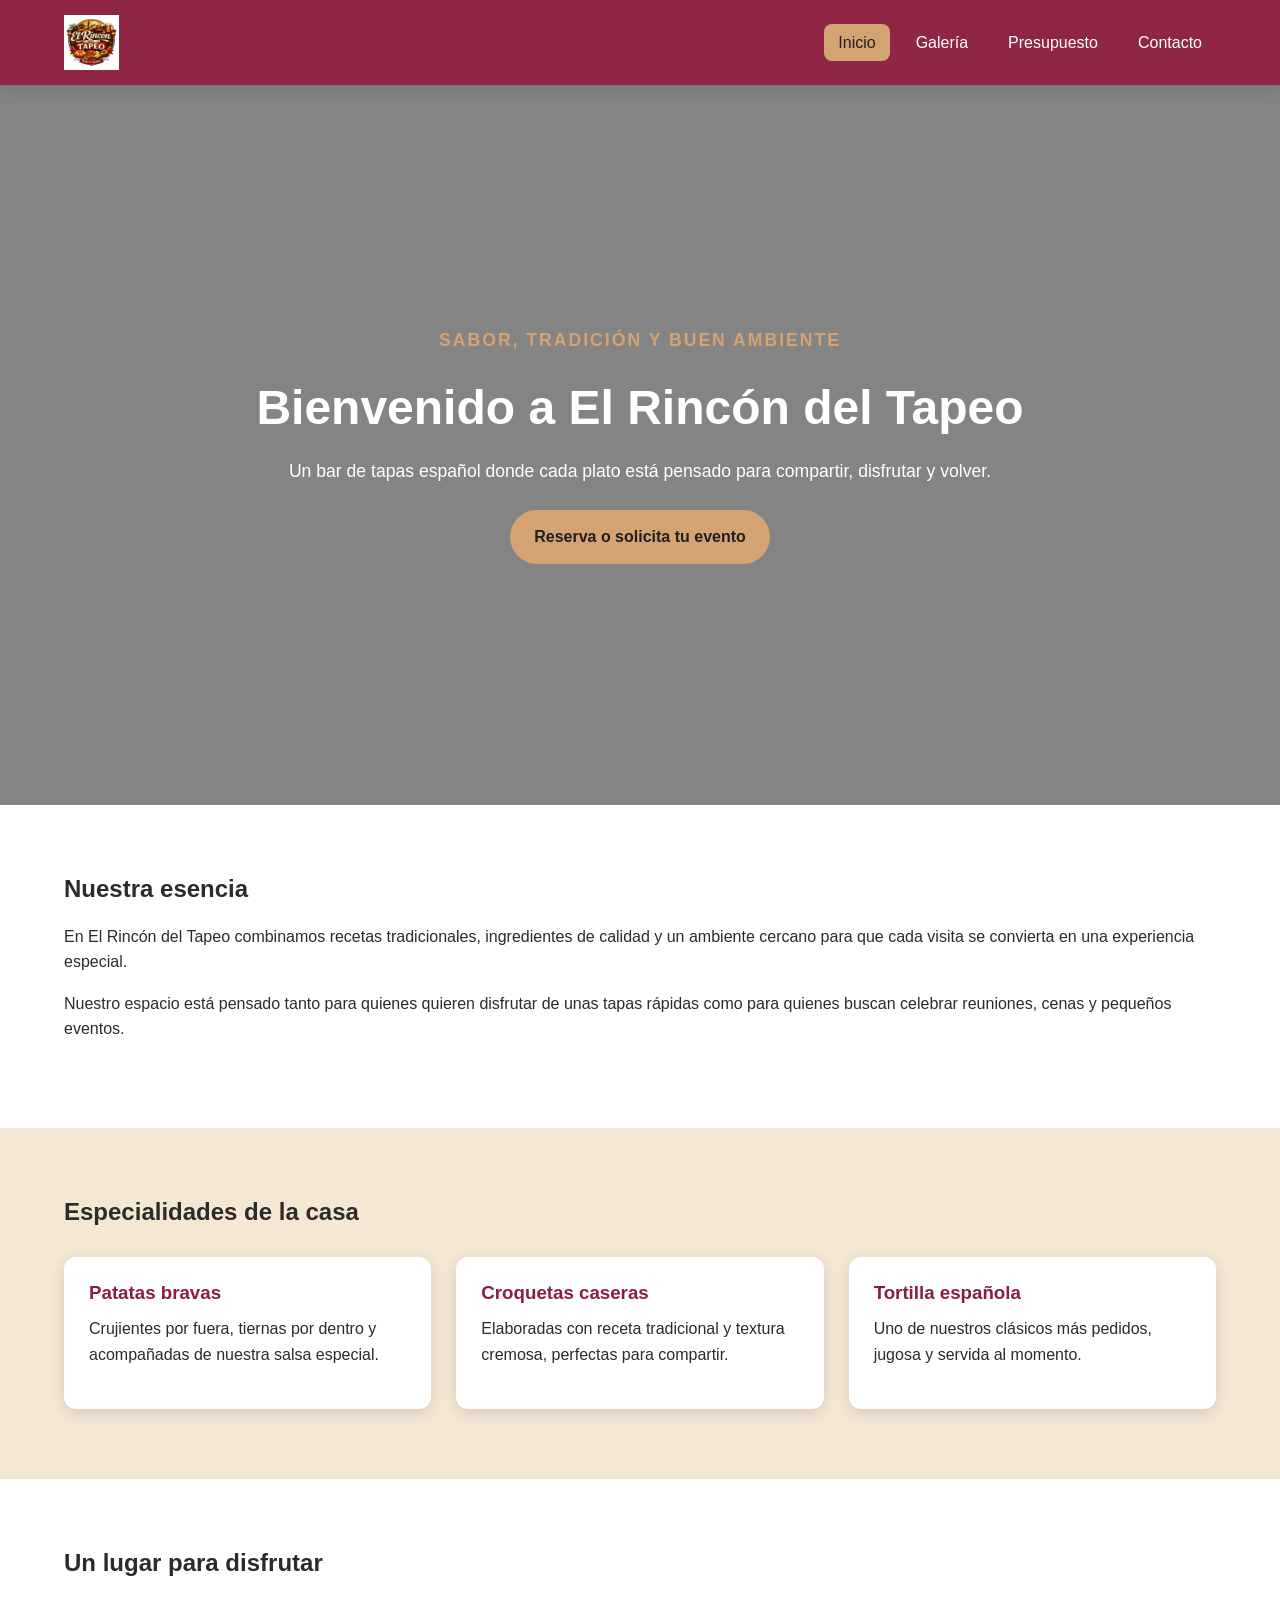
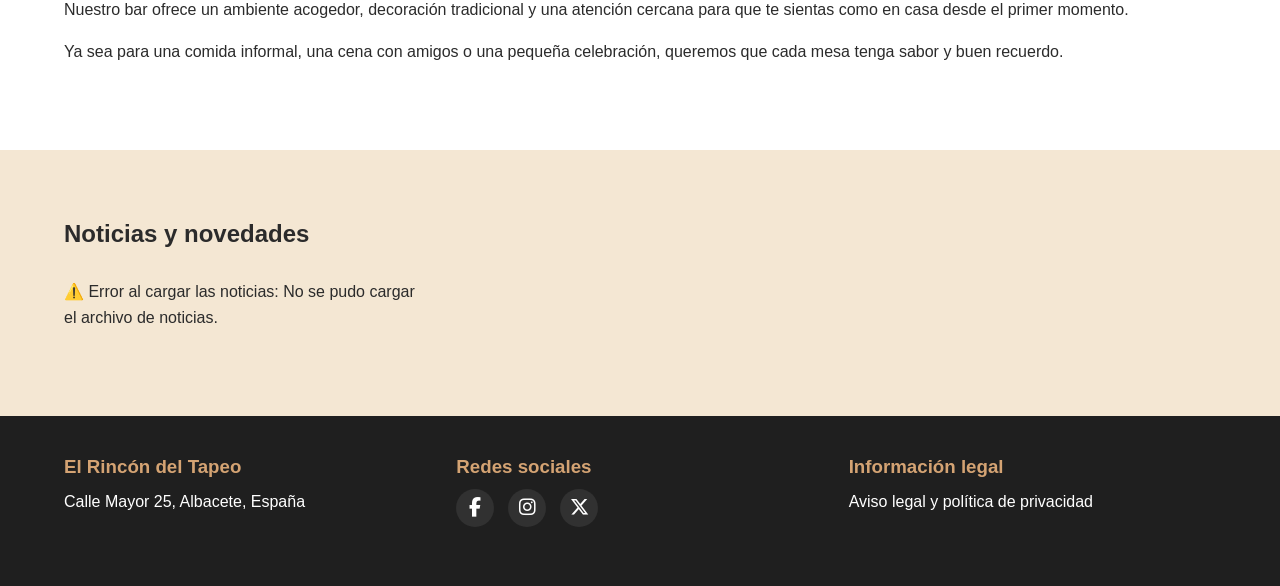
==== commit 32b54f8f: "Fix HTML structure and resource paths Restored and corrected HTML structure and paths." ====
--- a/index.html
+++ b/index.html
@@ -1,43 +1,30 @@
-<!-- proyecto bar de tapas inspirado por proyecto real a futuro -->
 <!DOCTYPE html>
 <html lang="es">
 <head>
-  <!-- Configuración básica del documento -->
   <meta charset="UTF-8">
   <meta name="viewport" content="width=device-width, initial-scale=1.0">
-
-  <!-- Título que aparece en la pestaña del navegador -->
   <title>El Rincón del Tapeo | Inicio</title>
-
-  <!-- Descripción de la página para buscadores -->
   <meta name="description" content="Bar de tapas español con ambiente acogedor, cocina tradicional y especialidades para compartir.">
-
-  <!-- Hoja de estilos principal del proyecto -->
+  
+  <!-- CSS - Ruta corregida -->
   <link rel="stylesheet" href="css/style.css">
-
-  <!-- Librería de iconos Font Awesome para redes sociales -->
+  
+  <!-- Font Awesome -->
   <link rel="stylesheet" href="https://cdnjs.cloudflare.com/ajax/libs/font-awesome/6.5.2/css/all.min.css">
-
-  <!-- Archivo JavaScript general del sitio -->
+  
+  <!-- JavaScript - Ruta corregida -->
   <script defer src="js/main.js"></script>
-
-  <!-- Archivo JavaScript encargado de cargar las noticias dinámicamente -->
   <script defer src="js/noticias.js"></script>
 </head>
 <body>
 
-  <!-- Cabecera principal de la página -->
   <header class="header">
     <div class="contenedor barra-superior">
-
-      <!-- Logotipo o nombre del sitio -->
       <div class="logo">
         <a href="index.html" aria-label="Ir al inicio">
           <img src="images/logo.png" alt="El Rincón del Tapeo">
         </a>
       </div>
-
-      <!-- Menú de navegación principal -->
       <nav class="navegacion" aria-label="Principal">
         <ul>
           <li><a href="index.html">Inicio</a></li>
@@ -49,84 +36,52 @@
     </div>
   </header>
 
-  <!-- Contenido principal de la página -->
   <main>
-
-    <!-- Sección principal o hero -->
     <section class="hero">
       <div class="contenedor hero-contenido">
         <p class="subtitulo">Sabor, tradición y buen ambiente</p>
         <h1>Bienvenido a El Rincón del Tapeo</h1>
-        <p>
-          Un bar de tapas español donde cada plato está pensado para compartir,
-          disfrutar y volver.
-        </p>
-
-        <!-- Botón que lleva a la página de presupuesto -->
+        <p>Un bar de tapas español donde cada plato está pensado para compartir, disfrutar y volver.</p>
         <a href="views/presupuesto.html" class="boton">Reserva o solicita tu evento</a>
       </div>
     </section>
 
-    <!-- Sección informativa sobre la esencia del bar -->
     <section class="seccion">
       <div class="contenedor">
         <h2>Nuestra esencia</h2>
-        <p>
-          En El Rincón del Tapeo combinamos recetas tradicionales, ingredientes de calidad
-          y un ambiente cercano para que cada visita se convierta en una experiencia especial.
-        </p>
-        <p>
-          Nuestro espacio está pensado tanto para quienes quieren disfrutar de unas tapas rápidas
-          como para quienes buscan celebrar reuniones, cenas y pequeños eventos.
-        </p>
+        <p>En El Rincón del Tapeo combinamos recetas tradicionales, ingredientes de calidad y un ambiente cercano para que cada visita se convierta en una experiencia especial.</p>
+        <p>Nuestro espacio está pensado tanto para quienes quieren disfrutar de unas tapas rápidas como para quienes buscan celebrar reuniones, cenas y pequeños eventos.</p>
       </div>
     </section>
 
-    <!-- Sección de especialidades destacadas -->
     <section class="seccion fondo-suave">
       <div class="contenedor">
         <h2>Especialidades de la casa</h2>
-
         <div class="tarjetas">
-
-          <!-- Tarjeta de especialidad 1 -->
           <article class="tarjeta">
             <h3>Patatas bravas</h3>
             <p>Crujientes por fuera, tiernas por dentro y acompañadas de nuestra salsa especial.</p>
           </article>
-
-          <!-- Tarjeta de especialidad 2 -->
           <article class="tarjeta">
             <h3>Croquetas caseras</h3>
             <p>Elaboradas con receta tradicional y textura cremosa, perfectas para compartir.</p>
           </article>
-
-          <!-- Tarjeta de especialidad 3 -->
           <article class="tarjeta">
             <h3>Tortilla española</h3>
             <p>Uno de nuestros clásicos más pedidos, jugosa y servida al momento.</p>
           </article>
-
         </div>
       </div>
     </section>
 
-    <!-- Sección sobre el ambiente del local -->
     <section class="seccion">
       <div class="contenedor">
         <h2>Un lugar para disfrutar</h2>
-        <p>
-          Nuestro bar ofrece un ambiente acogedor, decoración tradicional y una atención cercana
-          para que te sientas como en casa desde el primer momento.
-        </p>
-        <p>
-          Ya sea para una comida informal, una cena con amigos o una pequeña celebración,
-          queremos que cada mesa tenga sabor y buen recuerdo.
-        </p>
+        <p>Nuestro bar ofrece un ambiente acogedor, decoración tradicional y una atención cercana para que te sientas como en casa desde el primer momento.</p>
+        <p>Ya sea para una comida informal, una cena con amigos o una pequeña celebración, queremos que cada mesa tenga sabor y buen recuerdo.</p>
       </div>
     </section>
 
-    <!-- Sección de noticias cargadas dinámicamente -->
     <section class="seccion fondo-suave">
       <div class="contenedor">
         <h2>Noticias y novedades</h2>
@@ -135,20 +90,14 @@
         </div>
       </div>
     </section>
-
   </main>
 
-  <!-- Pie de página -->
   <footer class="footer">
     <div class="contenedor footer-contenido">
-
-      <!-- Información del local -->
       <div>
         <h3>El Rincón del Tapeo</h3>
         <p>Calle Mayor 25, Albacete, España</p>
       </div>
-
-      <!-- Redes sociales -->
       <div>
         <h3>Redes sociales</h3>
         <p class="redes">
@@ -157,15 +106,12 @@
           <a href="#" aria-label="X"><i class="fa-brands fa-x-twitter"></i></a>
         </p>
       </div>
-
-      <!-- Información legal -->
       <div>
         <h3>Información legal</h3>
         <p>Aviso legal y política de privacidad</p>
       </div>
-
     </div>
   </footer>
 
 </body>
-</html>+</html>
--- a/css/style.css
+++ b/css/style.css
@@ -1,5 +1,4 @@
-/* VARIABLES GLOBALES
-Aquí se definen los colores, tamaños y valores reutilizables */
+/* VARIABLES GLOBALES */
 :root {
   --color-principal: #8b1e3f;
   --color-secundario: #f4e7d3;
@@ -12,17 +11,14 @@
   --ancho-maximo: 1200px;
 }
 
-/* Hace que padding y border no aumenten el tamaño final del elemento */
 * {
   box-sizing: border-box;
 }
 
-/* Activa desplazamiento suave al navegar por la página */
 html {
   scroll-behavior: smooth;
 }
 
-/* Estilos generales del cuerpo del documento */
 body {
   margin: 0;
   font-family: Arial, Tahoma, Verdana, sans-serif;
@@ -31,26 +27,22 @@
   line-height: 1.6;
 }
 
-/* Las imágenes nunca desbordan su contenedor */
 img {
   max-width: 100%;
   display: block;
 }
 
-/* Los enlaces heredan color y no muestran subrayado */
 a {
   text-decoration: none;
   color: inherit;
 }
 
-/* Elimina estilos por defecto de las listas */
 ul {
   margin: 0;
   padding: 0;
   list-style: none;
 }
 
-/* Hace que formularios y botones usen la misma fuente del sitio */
 button,
 input,
 select,
@@ -58,24 +50,20 @@
   font: inherit;
 }
 
-/* Contenedor general para centrar y limitar el ancho del contenido */
 .contenedor {
   width: 90%;
   max-width: var(--ancho-maximo);
   margin: 0 auto;
 }
 
-/* Espaciado vertical estándar de cada sección */
 .seccion {
   padding: 70px 0;
 }
 
-/* Fondo suave para alternar secciones */
 .fondo-suave {
   background-color: var(--color-secundario);
 }
 
-/* Ajustes generales de títulos */
 h1,
 h2,
 h3 {
@@ -83,14 +71,11 @@
   line-height: 1.2;
 }
 
-/* Elimina margen superior por defecto en párrafos */
 p {
   margin-top: 0;
 }
 
-/* header y navegación*/
-
-/* Cabecera fija en la parte superior (sticky para que acompañe al scroll) */
+/* header y navegación */
 .header {
   position: sticky;
   top: 0;
@@ -99,7 +84,6 @@
   box-shadow: var(--sombra);
 }
 
-/* Barra superior que alinea logo y navegación horizontalmente */
 .barra-superior {
   display: flex;
   justify-content: space-between;
@@ -108,7 +92,6 @@
   gap: 30px;
 }
 
-/* Logo con estilo optimizado */
 .logo {
   flex-shrink: 0;
 }
@@ -131,21 +114,12 @@
   transform: scale(1.02);
 }
 
-/* Estilo del nombre o logo del bar (texto alternativo) */
-.logo a span {
-  color: var(--color-blanco);
-  font-size: 1.5rem;
-  font-weight: bold;
-}
-
-/* Coloca los enlaces del menú en línea */
 .navegacion ul {
   display: flex;
   gap: 12px;
   flex-wrap: wrap;
 }
 
-/* Apariencia base de los enlaces del menú */
 .navegacion a {
   color: var(--color-blanco);
   padding: 10px 14px;
@@ -153,7 +127,6 @@
   transition: background-color 0.3s ease, color 0.3s ease;
 }
 
-/* Efecto hover y página activa */
 .navegacion a:hover,
 .navegacion a.activa {
   background-color: var(--color-acento);
@@ -161,8 +134,6 @@
 }
 
 /* hero principal */
-
-/* Sección destacada principal con imagen de fondo */
 .hero {
   min-height: 80vh;
   display: flex;
@@ -175,17 +146,14 @@
   text-align: center;
 }
 
-/* Versión reducida del hero para páginas internas */
 .hero-secundario {
   min-height: 50vh;
 }
 
-/* Limita el ancho del contenido textual del hero */
 .hero-contenido {
   max-width: 800px;
 }
 
-/* Texto pequeño decorativo encima del título principal */
 .subtitulo {
   text-transform: uppercase;
   letter-spacing: 2px;
@@ -194,19 +162,16 @@
   color: var(--color-acento);
 }
 
-/* Título principal del hero */
 .hero h1 {
   font-size: 3rem;
   margin-bottom: 20px;
 }
 
-/* Texto descriptivo del hero */
 .hero p {
   font-size: 1.1rem;
   margin-bottom: 25px;
 }
 
-/* Botones principales del sitio */
 .boton {
   display: inline-block;
   background-color: var(--color-acento);
@@ -219,35 +184,21 @@
   transition: transform 0.3s ease, background-color 0.3s ease;
 }
 
-/* Efecto hover del botón */
 .boton:hover {
   background-color: #c58d5d;
   transform: translateY(-2px);
 }
 
-/* Variante secundaria del botón */
 .boton-secundario {
   background-color: var(--color-oscuro);
   color: var(--color-blanco);
 }
 
-/* Hover del botón secundario */
 .boton-secundario:hover {
   background-color: #3b3b3b;
 }
 
-/* Estados de foco para accesibilidad */
-.boton:focus,
-.boton-filtro:focus,
-.tarjeta-galeria:focus,
-.cerrar-modal:focus {
-  outline: 3px solid rgba(212, 163, 115, 0.45);
-  outline-offset: 2px;
-}
-
-/* tarjetas de inicio */
-
-/* Rejilla de tarjetas informativas */
+/* tarjetas */
 .tarjetas {
   display: grid;
   grid-template-columns: repeat(3, 1fr);
@@ -255,7 +206,6 @@
   margin-top: 30px;
 }
 
-/* Estilo individual de cada tarjeta */
 .tarjeta {
   background-color: var(--color-blanco);
   padding: 25px;
@@ -263,15 +213,12 @@
   box-shadow: var(--sombra);
 }
 
-/* Título de las tarjetas */
 .tarjeta h3 {
   color: var(--color-principal);
   margin-bottom: 12px;
 }
 
-/* noticias*/
-
-/* Rejilla que contiene las noticias cargadas con JavaScript */
+/* noticias */
 .contenedor-noticias {
   display: grid;
   grid-template-columns: repeat(3, 1fr);
@@ -279,7 +226,6 @@
   margin-top: 30px;
 }
 
-/* Tarjeta individual de noticia */
 .noticia {
   background-color: var(--color-blanco);
   border-radius: var(--radio);
@@ -287,13 +233,11 @@
   padding: 25px;
 }
 
-/* Título de la noticia */
 .noticia h3 {
   color: var(--color-principal);
   margin-bottom: 10px;
 }
 
-/* Fecha de la noticia */
 .noticia .fecha {
   font-size: 0.9rem;
   color: #666666;
@@ -301,8 +245,6 @@
 }
 
 /* galeria */
-
-/* Contenedor de botones filtro */
 .filtros-galeria {
   display: flex;
   gap: 12px;
@@ -310,7 +252,6 @@
   margin: 25px 0 35px;
 }
 
-/* Botones para filtrar la galería */
 .boton-filtro {
   border: none;
   background-color: var(--color-principal);
@@ -321,7 +262,6 @@
   transition: background-color 0.3s ease, transform 0.3s ease;
 }
 
-/* Hover y estado activo del filtro */
 .boton-filtro:hover,
 .boton-filtro.activo {
   background-color: var(--color-acento);
@@ -329,14 +269,12 @@
   transform: translateY(-2px);
 }
 
-/* Rejilla de imágenes de la galería */
 .grid-galeria {
   display: grid;
   grid-template-columns: repeat(3, 1fr);
   gap: 25px;
 }
 
-/* Tarjeta contenedora de cada elemento */
 .item-galeria {
   background-color: var(--color-blanco);
   border-radius: var(--radio);
@@ -344,7 +282,6 @@
   box-shadow: var(--sombra);
 }
 
-/* Botón que actúa como tarjeta clicable */
 .tarjeta-galeria {
   width: 100%;
   border: none;
@@ -354,27 +291,22 @@
   text-align: left;
 }
 
-/* Imagen de la tarjeta */
 .tarjeta-galeria img {
   width: 100%;
   height: 250px;
   object-fit: cover;
 }
 
-/* Zona de texto de la tarjeta */
 .info-galeria {
   padding: 20px;
 }
 
-/* Título de cada elemento de galería */
 .info-galeria h3 {
   color: var(--color-principal);
   margin-bottom: 10px;
 }
 
 /* modal */
-
-/* Fondo oscuro del modal */
 .modal {
   position: fixed;
   top: 0;
@@ -389,12 +321,10 @@
   z-index: 2000;
 }
 
-/* Muestra el modal cuando se activa */
 .modal.mostrar {
   display: flex;
 }
 
-/* Caja blanca del modal */
 .modal-contenido {
   background-color: var(--color-blanco);
   width: 100%;
@@ -405,7 +335,6 @@
   box-shadow: var(--sombra);
 }
 
-/* Imagen ampliada del modal */
 .modal-contenido img {
   width: 100%;
   max-height: 400px;
@@ -414,7 +343,6 @@
   margin-bottom: 20px;
 }
 
-/* Botón para cerrar el modal */
 .cerrar-modal {
   position: absolute;
   top: 10px;
@@ -429,15 +357,12 @@
   cursor: pointer;
 }
 
-/* PRESUPUESTO */
-
-/* Distribución general del formulario */
+/* presupuesto */
 .formulario-presupuesto {
   display: grid;
   gap: 30px;
 }
 
-/* Bloques internos del formulario */
 .bloque-formulario {
   background-color: var(--color-blanco);
   padding: 30px;
@@ -445,27 +370,23 @@
   box-shadow: var(--sombra);
 }
 
-/* Fila de dos columnas para agrupar campos */
 .fila-formulario {
   display: grid;
   grid-template-columns: repeat(2, 1fr);
   gap: 20px;
 }
 
-/* Contenedor de cada campo */
 .campo-formulario {
   display: flex;
   flex-direction: column;
   margin-bottom: 18px;
 }
 
-/* Etiquetas de formulario */
 .campo-formulario label {
   font-weight: bold;
   margin-bottom: 8px;
 }
 
-/* Campos de entrada y select */
 .campo-formulario input,
 .campo-formulario select {
   padding: 12px 14px;
@@ -474,14 +395,12 @@
   font-size: 1rem;
 }
 
-/* Estado focus de campos */
 .campo-formulario input:focus,
 .campo-formulario select:focus {
   outline: 2px solid rgba(139, 30, 63, 0.2);
   border-color: var(--color-principal);
 }
 
-/* Mensajes de error bajo los campos */
 .mensaje-error {
   color: #b00020;
   font-size: 0.9rem;
@@ -489,14 +408,12 @@
   margin: 6px 0 0;
 }
 
-/* Texto auxiliar del formulario */
 .texto-ayuda {
   color: #666666;
   font-size: 0.95rem;
   margin-top: 8px;
 }
 
-/* Caja que agrupa los extras */
 .grupo-extras {
   border: 1px solid #dddddd;
   border-radius: 8px;
@@ -504,13 +421,11 @@
   margin: 20px 0;
 }
 
-/* Título del grupo de extras */
 .grupo-extras legend {
   font-weight: bold;
   padding: 0 8px;
 }
 
-/* Línea para checkboxes */
 .linea-checkbox {
   display: flex;
   align-items: center;
@@ -519,7 +434,6 @@
   cursor: pointer;
 }
 
-/* Caja resumen del total calculado */
 .resumen-presupuesto {
   background-color: var(--color-secundario);
   border-radius: 8px;
@@ -527,39 +441,32 @@
   margin: 20px 0;
 }
 
-/* Estilo del total final */
 .total-presupuesto {
   font-size: 1.2rem;
   font-weight: bold;
   color: var(--color-principal);
 }
 
-/* Botones del formulario */
 .acciones-formulario {
   display: flex;
   gap: 15px;
   flex-wrap: wrap;
 }
 
-/* Mensaje general del formulario */
 .mensaje-formulario {
   margin-top: 18px;
   font-weight: bold;
 }
 
-/* Mensaje de éxito */
 .mensaje-exito {
   color: #117a37;
 }
 
-/* Mensaje general de error */
 .mensaje-error-general {
   color: #b00020;
 }
 
-/* CONTACTO Y MAPA*/
-
-/* Distribución en dos columnas de la página de contacto */
+/* contacto y mapa */
 .contacto-grid {
   display: grid;
   grid-template-columns: 1fr 1.2fr;
@@ -567,7 +474,6 @@
   align-items: stretch;
 }
 
-/* Bloque de información del contacto */
 .bloque-contacto {
   background-color: var(--color-blanco);
   padding: 30px;
@@ -575,7 +481,6 @@
   box-shadow: var(--sombra);
 }
 
-/* Contenedor exterior del mapa */
 .mapa-contenedor {
   border-radius: var(--radio);
   overflow: hidden;
@@ -584,14 +489,12 @@
   background-color: #f0f0f0;
 }
 
-/* Elemento donde se dibuja el mapa */
 #mapa {
   width: 100%;
   height: 100%;
   min-height: 500px;
 }
 
-/* Estilo para el botón de ruta */
 .btn-ruta {
   margin-top: 20px;
   width: 100%;
@@ -603,7 +506,6 @@
   max-width: 300px;
 }
 
-/* Estado de la ruta */
 #estado-ruta {
   margin-top: 15px;
   font-size: 0.9rem;
@@ -611,39 +513,33 @@
   text-align: center;
 }
 
-/* Ajuste del panel de rutas de Leaflet */
 .leaflet-routing-container {
   max-width: 320px;
   font-size: 0.95rem;
 }
 
 /* footer */
-/* Pie de página general */
 .footer {
   background-color: var(--color-oscuro);
   color: var(--color-blanco);
   padding: 40px 0;
 }
 
-/* Rejilla interna del footer */
 .footer-contenido {
   display: grid;
   grid-template-columns: repeat(3, 1fr);
   gap: 25px;
 }
 
-/* Títulos del footer */
 .footer h3 {
   color: var(--color-acento);
   margin-bottom: 10px;
 }
 
-/* Hover de enlaces del footer */
 .footer a:hover {
   color: var(--color-acento);
 }
 
-/* Grupo de iconos de redes sociales */
 .redes {
   display: flex;
   gap: 14px;
@@ -651,7 +547,6 @@
   font-size: 1.2rem;
 }
 
-/* Estilo visual de cada icono social */
 .redes a {
   display: inline-flex;
   width: 38px;
@@ -664,16 +559,13 @@
   transition: transform 0.3s ease, background-color 0.3s ease;
 }
 
-/* Hover de iconos sociales */
 .redes a:hover {
   background-color: var(--color-acento);
   color: var(--color-oscuro);
   transform: translateY(-2px);
 }
 
-/* DISEÑO EXTRA */
-
-/* Ajustes para pantallas medianas y pequeñas */
+/* responsive */
 @media (max-width: 900px) {
   .tarjetas,
   .contenedor-noticias,
@@ -684,7 +576,6 @@
     grid-template-columns: 1fr;
   }
 
-  /* La cabecera se apila verticalmente */
   .barra-superior {
     flex-direction: column;
     justify-content: center;
@@ -692,23 +583,19 @@
     gap: 15px;
   }
 
-  /* Centra el menú en móvil */
   .navegacion ul {
     justify-content: center;
   }
 
-  /* Ajusta el tamaño del logo en móvil */
   .logo img {
     height: 45px;
     max-width: 130px;
   }
 
-  /* Reduce el tamaño del título principal */
   .hero h1 {
     font-size: 2.2rem;
   }
 
-  /* Reduce la altura mínima del mapa */
   .mapa-contenedor,
   #mapa {
     min-height: 400px;
@@ -716,7 +603,6 @@
 }
 
 @media (max-width: 480px) {
-  /* Ajuste adicional para móviles muy pequeños */
   .barra-superior {
     gap: 10px;
   }
